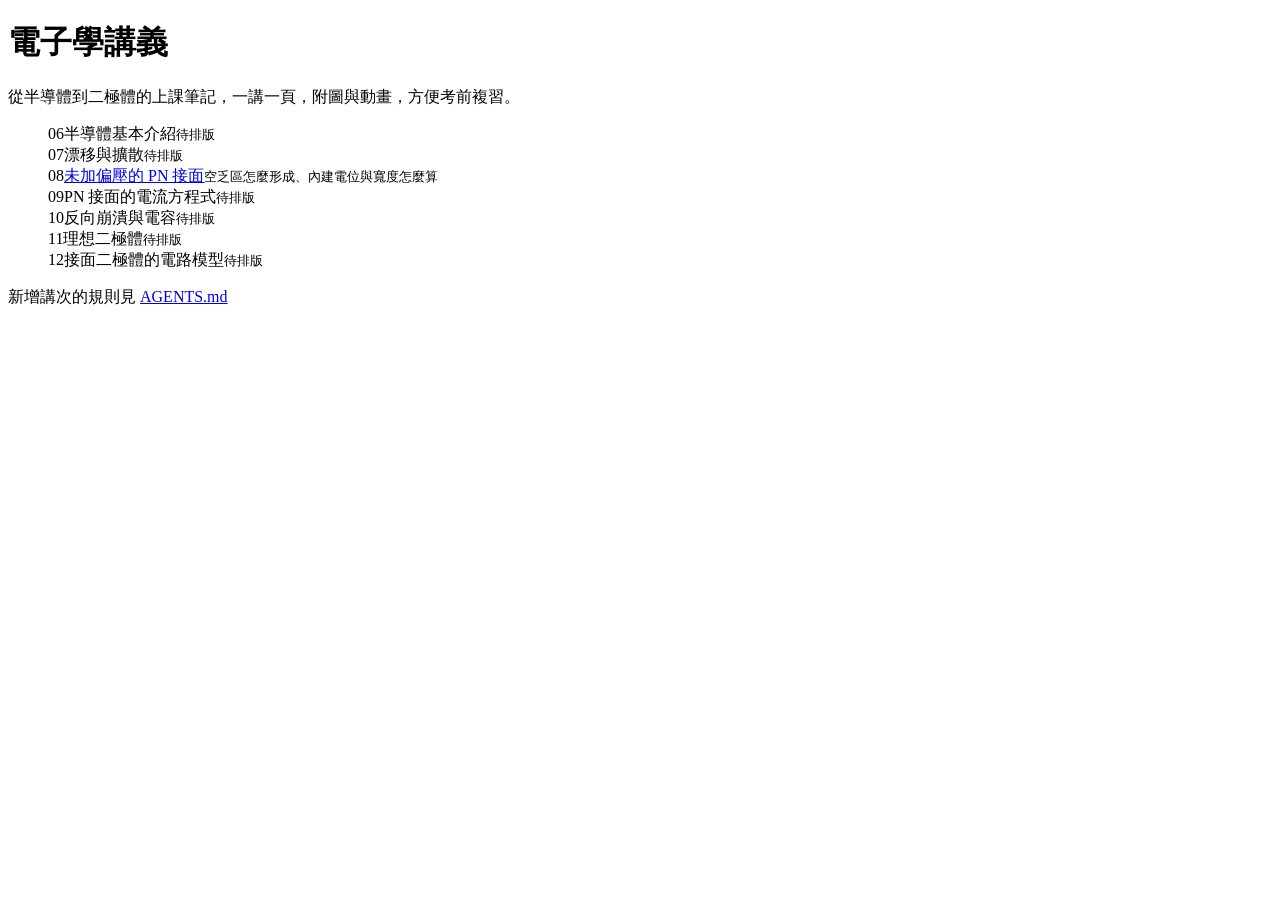
==== index.html @ bc66878d "Add files via upload" ====
<!DOCTYPE html>
<html lang="zh-Hant"><head><meta charset="utf-8"><meta name="viewport" content="width=device-width,initial-scale=1">
<title>電子學講義</title>
<link href="https://fonts.googleapis.com/css2?family=Noto+Sans+TC:wght@400;500;700&display=swap" rel="stylesheet">
<link rel="stylesheet" href="assets/style.css"></head>
<body><main>
<h1>電子學講義</h1>
<p class="lead">從半導體到二極體的上課筆記，一講一頁，附圖與動畫，方便考前複習。</p>
<ol class="lessons" style="list-style:none">
<li><span class="n">06</span><span class="todo">半導體基本介紹</span><small>待排版</small></li>
<li><span class="n">07</span><span class="todo">漂移與擴散</span><small>待排版</small></li>
<li><span class="n">08</span><a href="lessons/08-pn-junction.html">未加偏壓的 PN 接面</a><small>空乏區怎麼形成、內建電位與寬度怎麼算</small></li>
<li><span class="n">09</span><span class="todo">PN 接面的電流方程式</span><small>待排版</small></li>
<li><span class="n">10</span><span class="todo">反向崩潰與電容</span><small>待排版</small></li>
<li><span class="n">11</span><span class="todo">理想二極體</span><small>待排版</small></li>
<li><span class="n">12</span><span class="todo">接面二極體的電路模型</span><small>待排版</small></li>
</ol>
<footer>新增講次的規則見 <a href="AGENTS.md">AGENTS.md</a></footer>
</main></body></html>
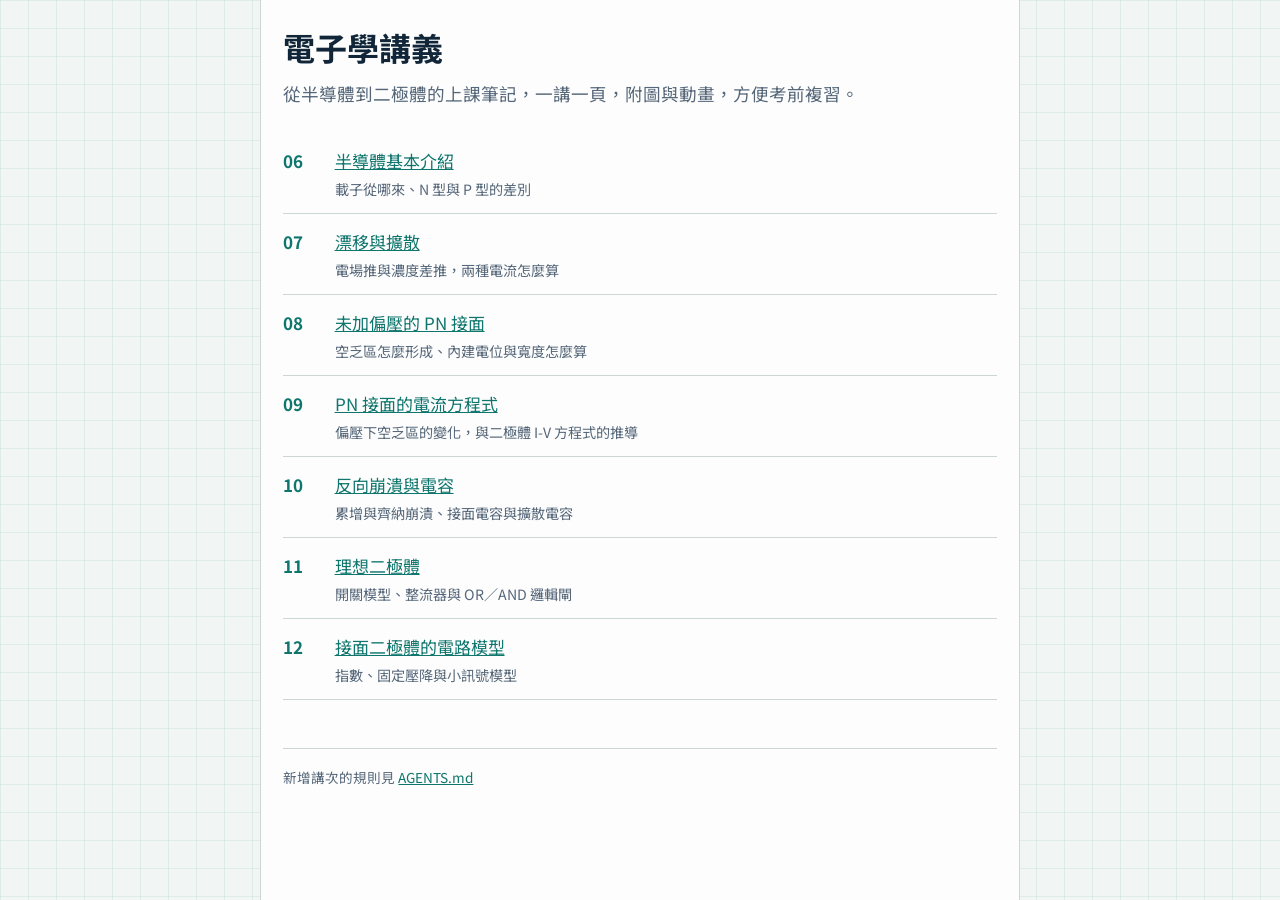
==== commit c62d8938: "Update index.html" ====
--- a/index.html
+++ b/index.html
@@ -7,13 +7,13 @@
 <h1>電子學講義</h1>
 <p class="lead">從半導體到二極體的上課筆記，一講一頁，附圖與動畫，方便考前複習。</p>
 <ol class="lessons" style="list-style:none">
-<li><span class="n">06</span><span class="todo">半導體基本介紹</span><small>待排版</small></li>
-<li><span class="n">07</span><span class="todo">漂移與擴散</span><small>待排版</small></li>
+<li><span class="n">06</span><a href="lessons/06-semiconductor-basics.html">半導體基本介紹</a><small>載子從哪來、N 型與 P 型的差別</small></li>
+<li><span class="n">07</span><a href="lessons/07-drift-diffusion.html">漂移與擴散</a><small>電場推與濃度差推，兩種電流怎麼算</small></li>
 <li><span class="n">08</span><a href="lessons/08-pn-junction.html">未加偏壓的 PN 接面</a><small>空乏區怎麼形成、內建電位與寬度怎麼算</small></li>
-<li><span class="n">09</span><span class="todo">PN 接面的電流方程式</span><small>待排版</small></li>
-<li><span class="n">10</span><span class="todo">反向崩潰與電容</span><small>待排版</small></li>
-<li><span class="n">11</span><span class="todo">理想二極體</span><small>待排版</small></li>
-<li><span class="n">12</span><span class="todo">接面二極體的電路模型</span><small>待排版</small></li>
+<li><span class="n">09</span><a href="lessons/09-pn-junction-current.html">PN 接面的電流方程式</a><small>偏壓下空乏區的變化，與二極體 I-V 方程式的推導</small></li>
+<li><span class="n">10</span><a href="lessons/10-pn-breakdown-capacitance.html">反向崩潰與電容</a><small>累增與齊納崩潰、接面電容與擴散電容</small></li>
+<li><span class="n">11</span><a href="lessons/11-ideal-diode.html">理想二極體</a><small>開關模型、整流器與 OR／AND 邏輯閘</small></li>
+<li><span class="n">12</span><a href="lessons/12-junction-diode-models.html">接面二極體的電路模型</a><small>指數、固定壓降與小訊號模型</small></li>
 </ol>
 <footer>新增講次的規則見 <a href="AGENTS.md">AGENTS.md</a></footer>
 </main></body></html>
--- a/assets/style.css
+++ b/assets/style.css
@@ -0,0 +1,24 @@
+:root{--bg:#f1f5f3;--paper:#fcfdfc;--ink:#12263a;--muted:#56677a;--line:#cbd8d1;--accent:#0f766e;--hole:#c8374b;--hole-bg:#fbe9ec;--elec:#2563c9;--elec-bg:#e6eefb}
+*{box-sizing:border-box}
+body{margin:0;color:var(--ink);font:400 17px/1.85 "Noto Sans TC",system-ui,sans-serif;background-color:var(--bg);background-image:linear-gradient(rgba(15,118,110,.08) 1px,transparent 1px),linear-gradient(90deg,rgba(15,118,110,.08) 1px,transparent 1px);background-size:28px 28px}
+main{max-width:760px;margin:0 auto;padding:1.5rem 1.4rem 4rem;background:var(--paper);border:1px solid var(--line);border-width:0 1px;min-height:100vh}
+a{color:var(--accent)}
+.top{font-size:.9rem}
+.lec{margin:2rem 0 0;color:var(--accent);font-weight:700}
+h1{margin:.2rem 0 .6rem;font-size:2rem;line-height:1.3}
+h2{margin:2.6rem 0 .8rem;padding-bottom:.3rem;border-bottom:2px solid var(--ink);font-size:1.35rem}
+.lead{font-size:1.1rem;color:var(--muted);margin:0 0 1.4rem}
+.hero{margin:1.2rem 0 2rem}
+.hero svg{width:100%;height:auto;display:block;border:1px solid var(--line);background:#fff}
+.hero figcaption{font-size:.85rem;color:var(--muted);margin-top:.4rem}
+.formula{margin:1.1rem 0;padding:.4rem 1rem;border-left:4px solid var(--accent);background:#eef6f4;overflow-x:auto}
+.formula p{margin:.2rem 0;font-size:.9rem;color:var(--muted)}
+.callout,.note{margin:1rem 0;padding:.7rem 1rem;border-left:4px solid var(--elec);background:var(--elec-bg)}
+.callout.warn{border-color:var(--hole);background:var(--hole-bg)}
+.note{border-color:var(--muted);background:#eef1f3;font-size:.95rem}
+.steps{padding-left:1.4rem}.steps li{margin:.4rem 0}
+table{border-collapse:collapse;width:100%}th,td{border:1px solid var(--line);padding:.4rem .6rem;text-align:left}
+footer{margin-top:3rem;padding-top:1rem;border-top:1px solid var(--line);font-size:.85rem;color:var(--muted)}
+.lessons{list-style:none;padding:0}.lessons li{padding:.7rem 0;border-bottom:1px solid var(--line)}
+.lessons .n{display:inline-block;width:3.2rem;font-weight:700;color:var(--accent)}
+.lessons .todo{color:var(--muted)}.lessons small{display:block;margin-left:3.2rem;color:var(--muted)}
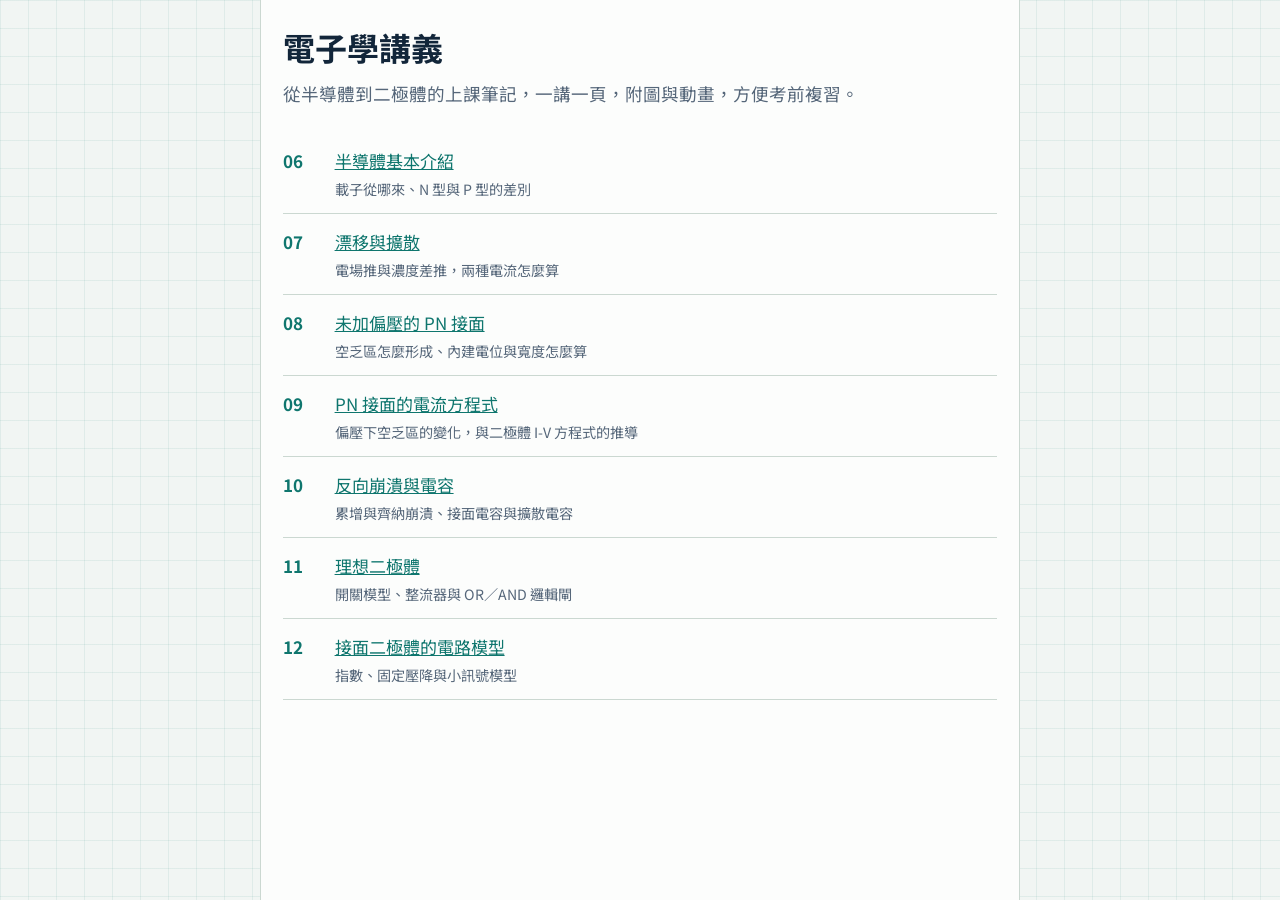
==== commit f6c51894: "Update index.html" ====
--- a/index.html
+++ b/index.html
@@ -15,5 +15,4 @@
 <li><span class="n">11</span><a href="lessons/11-ideal-diode.html">理想二極體</a><small>開關模型、整流器與 OR／AND 邏輯閘</small></li>
 <li><span class="n">12</span><a href="lessons/12-junction-diode-models.html">接面二極體的電路模型</a><small>指數、固定壓降與小訊號模型</small></li>
 </ol>
-<footer>新增講次的規則見 <a href="AGENTS.md">AGENTS.md</a></footer>
 </main></body></html>
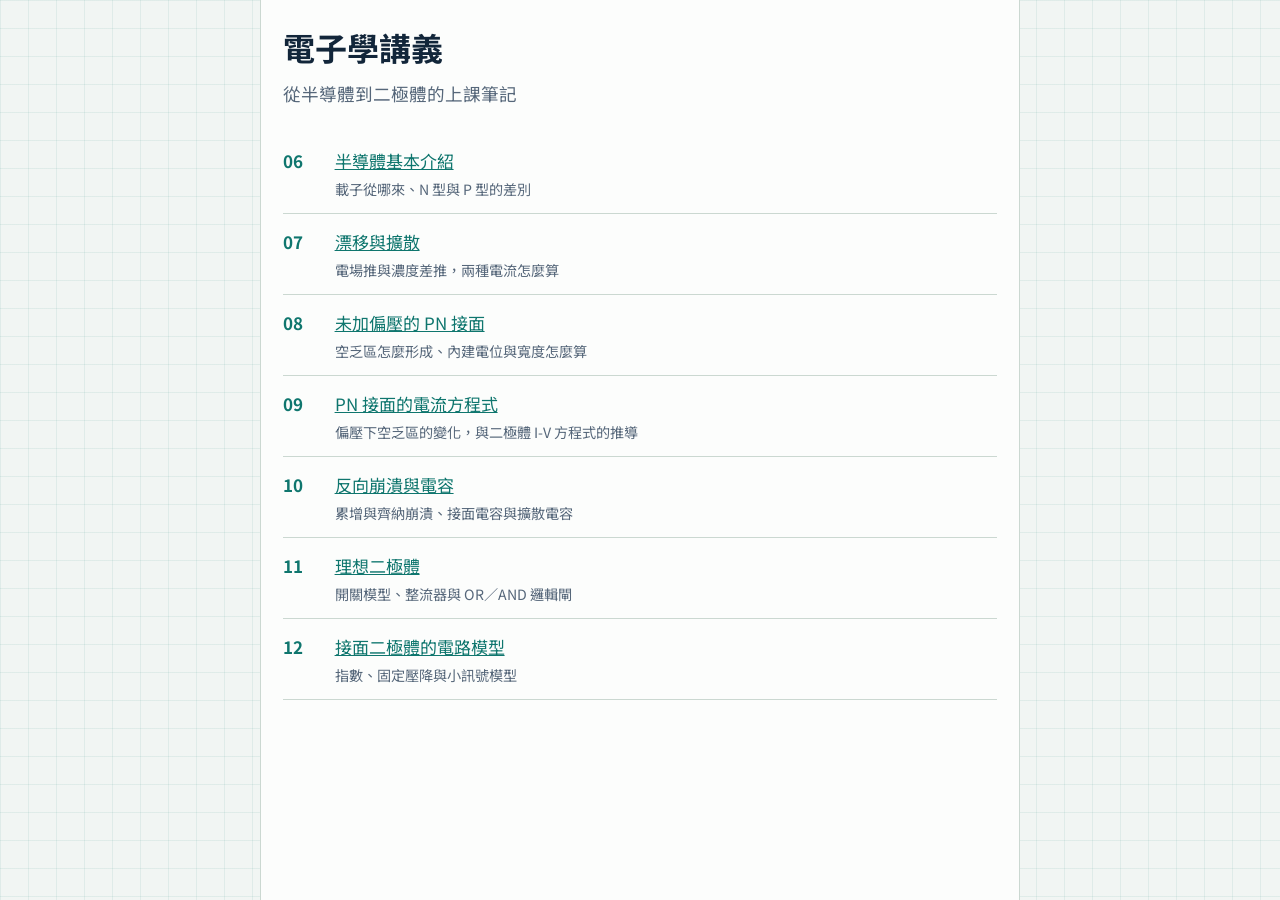
==== commit 2bae047a: "Update index.html" ====
--- a/index.html
+++ b/index.html
@@ -5,7 +5,7 @@
 <link rel="stylesheet" href="assets/style.css"></head>
 <body><main>
 <h1>電子學講義</h1>
-<p class="lead">從半導體到二極體的上課筆記，一講一頁，附圖與動畫，方便考前複習。</p>
+<p class="lead">從半導體到二極體的上課筆記</p>
 <ol class="lessons" style="list-style:none">
 <li><span class="n">06</span><a href="lessons/06-semiconductor-basics.html">半導體基本介紹</a><small>載子從哪來、N 型與 P 型的差別</small></li>
 <li><span class="n">07</span><a href="lessons/07-drift-diffusion.html">漂移與擴散</a><small>電場推與濃度差推，兩種電流怎麼算</small></li>
